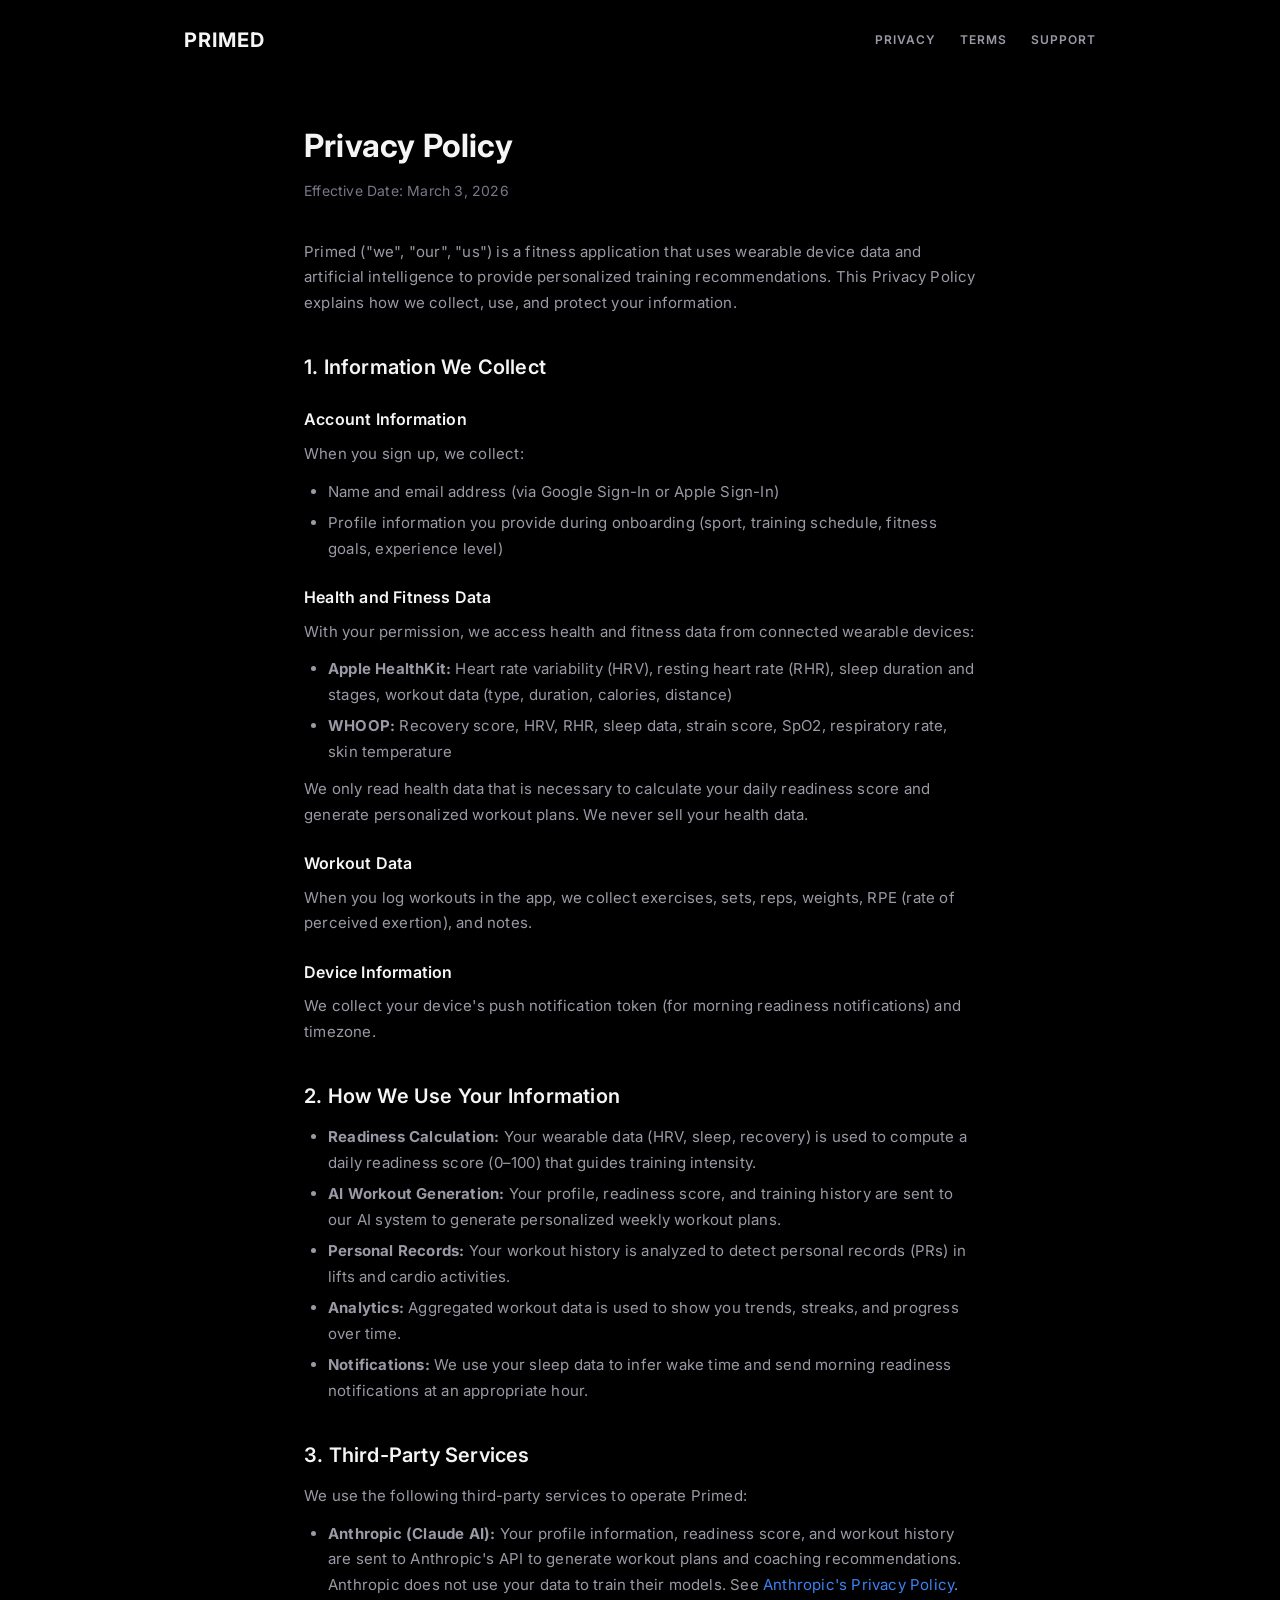
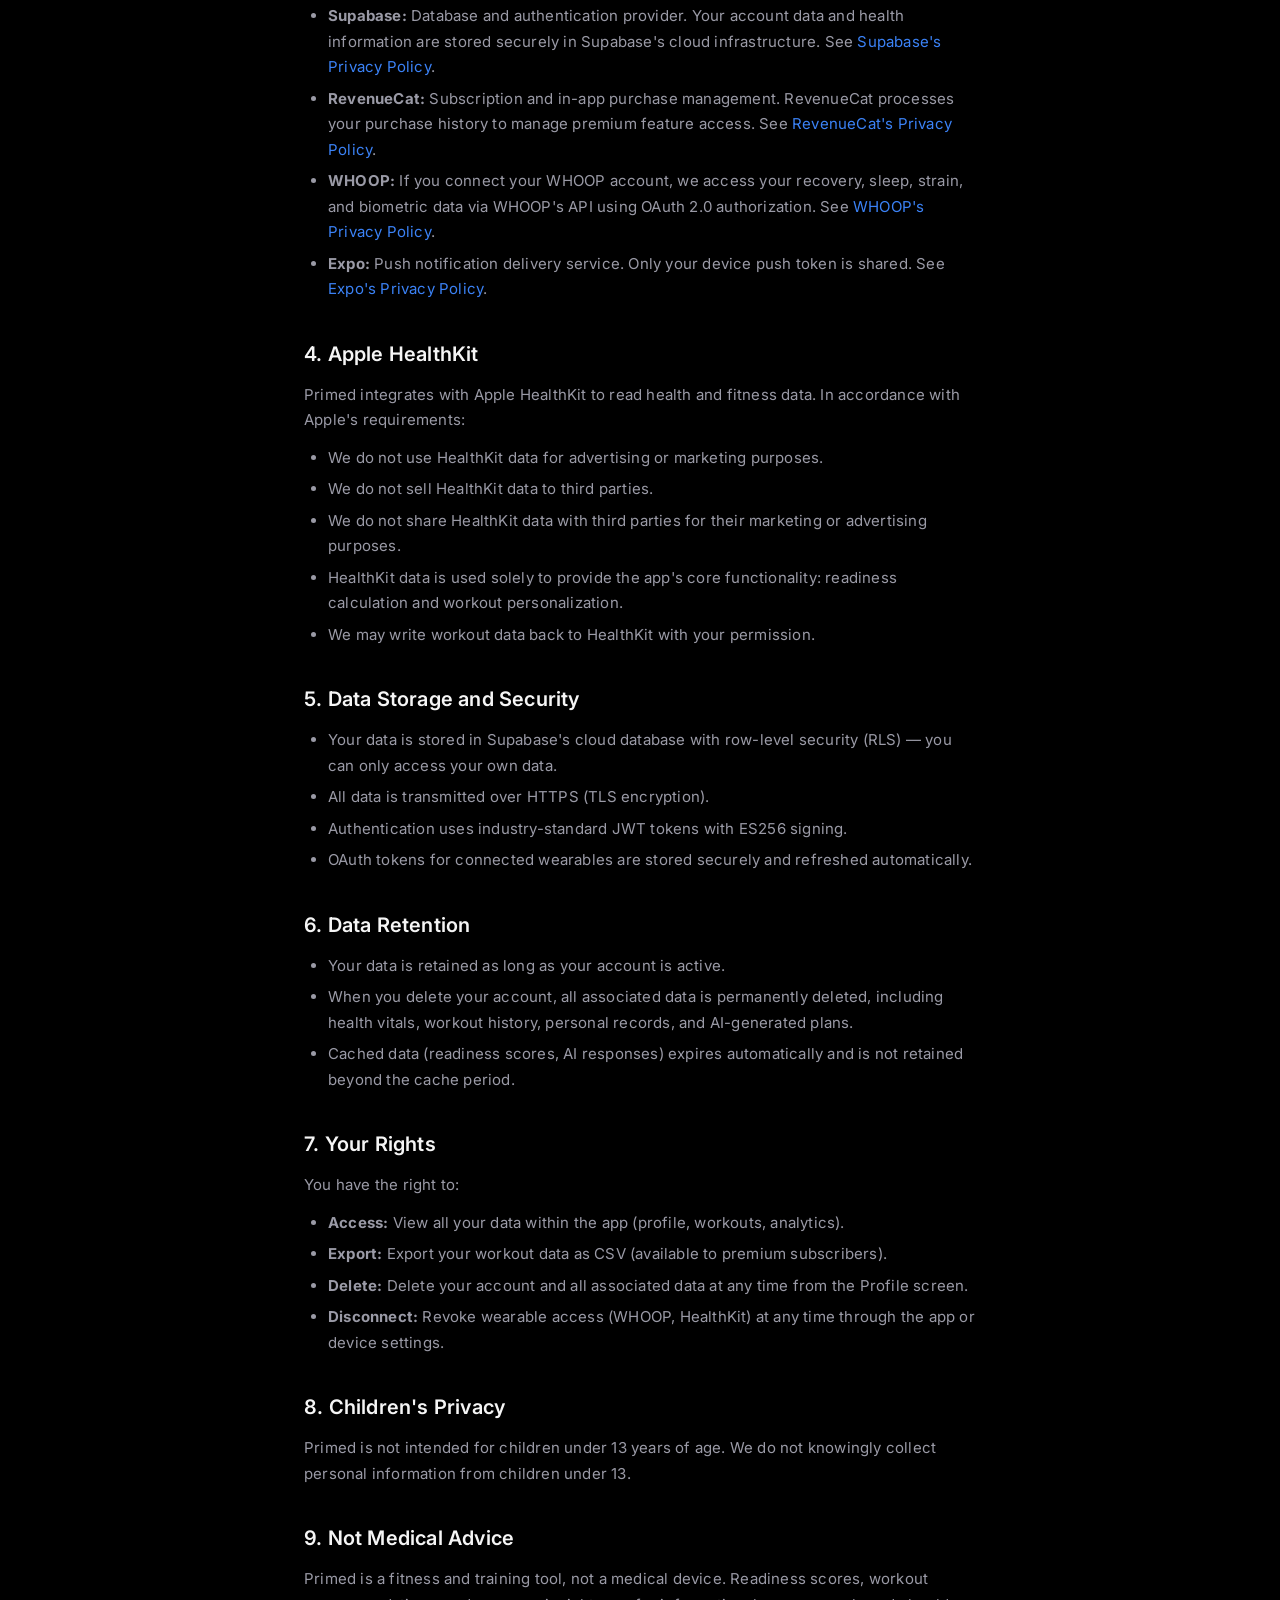
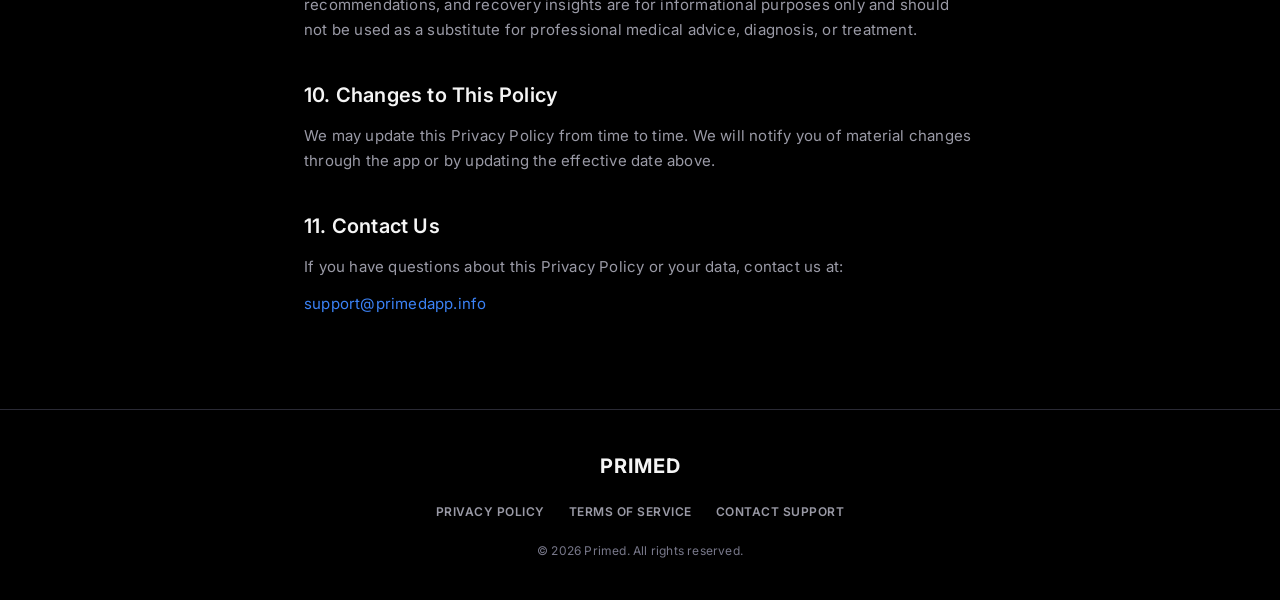
==== privacy.html @ 781d5c78 "Primed website" ====
<!DOCTYPE html>
<html lang="en">
<head>
  <meta charset="UTF-8">
  <meta name="viewport" content="width=device-width, initial-scale=1.0">
  <title>Privacy Policy — Primed</title>
  <link rel="stylesheet" href="style.css">
  <link rel="icon" type="image/png" sizes="32x32" href="favicon-32x32.png">
  <link rel="icon" type="image/png" sizes="16x16" href="favicon-16x16.png">
  <link rel="apple-touch-icon" sizes="180x180" href="apple-touch-icon.png">
</head>
<body>
  <header>
    <nav>
      <a href="/" class="logo">Primed</a>
      <div class="nav-links">
        <a href="/privacy.html">Privacy</a>
        <a href="/terms.html">Terms</a>
        <a href="mailto:support@primedapp.info">Support</a>
      </div>
    </nav>
  </header>

  <main class="legal">
    <h1>Privacy Policy</h1>
    <p class="effective-date">Effective Date: March 3, 2026</p>

    <p>Primed ("we", "our", "us") is a fitness application that uses wearable device data and artificial intelligence to provide personalized training recommendations. This Privacy Policy explains how we collect, use, and protect your information.</p>

    <h2>1. Information We Collect</h2>

    <h3>Account Information</h3>
    <p>When you sign up, we collect:</p>
    <ul>
      <li>Name and email address (via Google Sign-In or Apple Sign-In)</li>
      <li>Profile information you provide during onboarding (sport, training schedule, fitness goals, experience level)</li>
    </ul>

    <h3>Health and Fitness Data</h3>
    <p>With your permission, we access health and fitness data from connected wearable devices:</p>
    <ul>
      <li><strong>Apple HealthKit:</strong> Heart rate variability (HRV), resting heart rate (RHR), sleep duration and stages, workout data (type, duration, calories, distance)</li>
      <li><strong>WHOOP:</strong> Recovery score, HRV, RHR, sleep data, strain score, SpO2, respiratory rate, skin temperature</li>
    </ul>
    <p>We only read health data that is necessary to calculate your daily readiness score and generate personalized workout plans. We never sell your health data.</p>

    <h3>Workout Data</h3>
    <p>When you log workouts in the app, we collect exercises, sets, reps, weights, RPE (rate of perceived exertion), and notes.</p>

    <h3>Device Information</h3>
    <p>We collect your device's push notification token (for morning readiness notifications) and timezone.</p>

    <h2>2. How We Use Your Information</h2>
    <ul>
      <li><strong>Readiness Calculation:</strong> Your wearable data (HRV, sleep, recovery) is used to compute a daily readiness score (0–100) that guides training intensity.</li>
      <li><strong>AI Workout Generation:</strong> Your profile, readiness score, and training history are sent to our AI system to generate personalized weekly workout plans.</li>
      <li><strong>Personal Records:</strong> Your workout history is analyzed to detect personal records (PRs) in lifts and cardio activities.</li>
      <li><strong>Analytics:</strong> Aggregated workout data is used to show you trends, streaks, and progress over time.</li>
      <li><strong>Notifications:</strong> We use your sleep data to infer wake time and send morning readiness notifications at an appropriate hour.</li>
    </ul>

    <h2>3. Third-Party Services</h2>
    <p>We use the following third-party services to operate Primed:</p>
    <ul>
      <li><strong>Anthropic (Claude AI):</strong> Your profile information, readiness score, and workout history are sent to Anthropic's API to generate workout plans and coaching recommendations. Anthropic does not use your data to train their models. See <a href="https://www.anthropic.com/privacy">Anthropic's Privacy Policy</a>.</li>
      <li><strong>Supabase:</strong> Database and authentication provider. Your account data and health information are stored securely in Supabase's cloud infrastructure. See <a href="https://supabase.com/privacy">Supabase's Privacy Policy</a>.</li>
      <li><strong>RevenueCat:</strong> Subscription and in-app purchase management. RevenueCat processes your purchase history to manage premium feature access. See <a href="https://www.revenuecat.com/privacy">RevenueCat's Privacy Policy</a>.</li>
      <li><strong>WHOOP:</strong> If you connect your WHOOP account, we access your recovery, sleep, strain, and biometric data via WHOOP's API using OAuth 2.0 authorization. See <a href="https://www.whoop.com/privacy">WHOOP's Privacy Policy</a>.</li>
      <li><strong>Expo:</strong> Push notification delivery service. Only your device push token is shared. See <a href="https://expo.dev/privacy">Expo's Privacy Policy</a>.</li>
    </ul>

    <h2>4. Apple HealthKit</h2>
    <p>Primed integrates with Apple HealthKit to read health and fitness data. In accordance with Apple's requirements:</p>
    <ul>
      <li>We do not use HealthKit data for advertising or marketing purposes.</li>
      <li>We do not sell HealthKit data to third parties.</li>
      <li>We do not share HealthKit data with third parties for their marketing or advertising purposes.</li>
      <li>HealthKit data is used solely to provide the app's core functionality: readiness calculation and workout personalization.</li>
      <li>We may write workout data back to HealthKit with your permission.</li>
    </ul>

    <h2>5. Data Storage and Security</h2>
    <ul>
      <li>Your data is stored in Supabase's cloud database with row-level security (RLS) — you can only access your own data.</li>
      <li>All data is transmitted over HTTPS (TLS encryption).</li>
      <li>Authentication uses industry-standard JWT tokens with ES256 signing.</li>
      <li>OAuth tokens for connected wearables are stored securely and refreshed automatically.</li>
    </ul>

    <h2>6. Data Retention</h2>
    <ul>
      <li>Your data is retained as long as your account is active.</li>
      <li>When you delete your account, all associated data is permanently deleted, including health vitals, workout history, personal records, and AI-generated plans.</li>
      <li>Cached data (readiness scores, AI responses) expires automatically and is not retained beyond the cache period.</li>
    </ul>

    <h2>7. Your Rights</h2>
    <p>You have the right to:</p>
    <ul>
      <li><strong>Access:</strong> View all your data within the app (profile, workouts, analytics).</li>
      <li><strong>Export:</strong> Export your workout data as CSV (available to premium subscribers).</li>
      <li><strong>Delete:</strong> Delete your account and all associated data at any time from the Profile screen.</li>
      <li><strong>Disconnect:</strong> Revoke wearable access (WHOOP, HealthKit) at any time through the app or device settings.</li>
    </ul>

    <h2>8. Children's Privacy</h2>
    <p>Primed is not intended for children under 13 years of age. We do not knowingly collect personal information from children under 13.</p>

    <h2>9. Not Medical Advice</h2>
    <p>Primed is a fitness and training tool, not a medical device. Readiness scores, workout recommendations, and recovery insights are for informational purposes only and should not be used as a substitute for professional medical advice, diagnosis, or treatment.</p>

    <h2>10. Changes to This Policy</h2>
    <p>We may update this Privacy Policy from time to time. We will notify you of material changes through the app or by updating the effective date above.</p>

    <h2>11. Contact Us</h2>
    <p>If you have questions about this Privacy Policy or your data, contact us at:</p>
    <p><a href="mailto:support@primedapp.info">support@primedapp.info</a></p>
  </main>

  <footer>
    <div class="footer-content">
      <div class="footer-brand">
        <span class="logo">Primed</span>
      </div>
      <div class="footer-links">
        <a href="/privacy.html">Privacy Policy</a>
        <a href="/terms.html">Terms of Service</a>
        <a href="mailto:support@primedapp.info">Contact Support</a>
      </div>
      <p class="copyright">&copy; 2026 Primed. All rights reserved.</p>
    </div>
  </footer>
</body>
</html>
---- style.css ----
@import url('https://fonts.googleapis.com/css2?family=Inter:wght@400;600;700&display=swap');

* {
  margin: 0;
  padding: 0;
  box-sizing: border-box;
}

:root {
  --bg: #000000;
  --surface: #0D0D12;
  --surface-light: #1A1A22;
  --border: #2A2A35;
  --text: #F5F5F5;
  --text-secondary: #9A9AA6;
  --text-muted: #78788A;
  --green: #00D26A;
  --green-dim: #0A2A1A;
  --accent: #3B82F6;
  --accent-dim: #1a1a2e;
  --radius-sm: 8px;
  --radius-md: 12px;
  --radius-lg: 16px;
  --radius-xl: 20px;
}

html {
  scroll-behavior: smooth;
}

body {
  font-family: 'Inter', -apple-system, BlinkMacSystemFont, sans-serif;
  background: var(--bg);
  color: var(--text);
  line-height: 1.6;
  letter-spacing: 0.2px;
  -webkit-font-smoothing: antialiased;
}

/* Nav */
nav {
  display: flex;
  justify-content: space-between;
  align-items: center;
  max-width: 960px;
  margin: 0 auto;
  padding: 24px 24px;
}

.logo {
  font-size: 20px;
  font-weight: 700;
  color: var(--text);
  text-decoration: none;
  letter-spacing: 1px;
  text-transform: uppercase;
}

.nav-links {
  display: flex;
  gap: 24px;
}

.nav-links a {
  color: var(--text-secondary);
  text-decoration: none;
  font-size: 12px;
  font-weight: 600;
  letter-spacing: 1px;
  text-transform: uppercase;
  transition: color 0.2s;
}

.nav-links a:hover {
  color: var(--text);
}

/* Hero */
.hero {
  text-align: center;
  padding: 80px 24px 60px;
  max-width: 640px;
  margin: 0 auto;
}

.hero-badge {
  display: inline-block;
  padding: 6px 16px;
  background: var(--green-dim);
  border: 1px solid var(--green);
  border-radius: 999px;
  font-size: 12px;
  color: var(--green);
  letter-spacing: 2px;
  text-transform: uppercase;
  font-weight: 600;
  margin-bottom: 24px;
}

.hero h1 {
  font-size: 48px;
  font-weight: 700;
  line-height: 1.1;
  margin-bottom: 20px;
  letter-spacing: -1px;
}

.hero-sub {
  font-size: 18px;
  color: var(--text-secondary);
  line-height: 1.6;
  margin-bottom: 36px;
}

.cta-row {
  display: flex;
  justify-content: center;
  gap: 12px;
}

.btn {
  display: inline-block;
  padding: 14px 28px;
  border-radius: var(--radius-md);
  font-family: 'Inter', sans-serif;
  font-size: 13px;
  font-weight: 600;
  letter-spacing: 1px;
  text-transform: uppercase;
  text-decoration: none;
  transition: opacity 0.2s;
}

.btn:hover {
  opacity: 0.85;
}

.btn-primary {
  background: var(--text);
  color: var(--bg);
}

/* Features */
.features {
  display: grid;
  grid-template-columns: repeat(2, 1fr);
  gap: 20px;
  max-width: 720px;
  margin: 0 auto;
  padding: 40px 24px 80px;
}

.feature {
  background: var(--surface);
  border: 1px solid var(--border);
  border-radius: var(--radius-lg);
  padding: 24px;
}

.feature-icon {
  font-size: 28px;
  margin-bottom: 12px;
}

.feature h3 {
  font-size: 14px;
  font-weight: 600;
  margin-bottom: 8px;
  letter-spacing: 0.5px;
  text-transform: uppercase;
}

.feature p {
  font-size: 14px;
  color: var(--text-secondary);
  line-height: 1.5;
}

/* Integrations */
.integrations {
  text-align: center;
  padding: 40px 24px 80px;
}

.integrations h2 {
  font-size: 14px;
  font-weight: 600;
  margin-bottom: 24px;
  letter-spacing: 2px;
  text-transform: uppercase;
  color: var(--text-secondary);
}

.integration-logos {
  display: flex;
  justify-content: center;
  gap: 32px;
  flex-wrap: wrap;
}

.integration, .coming-soon {
  font-size: 16px;
  font-weight: 600;
}

.coming-soon {
  color: var(--text-muted);
}

.coming-soon small {
  font-weight: 400;
  font-size: 12px;
}

/* About */
.about {
  padding: 60px 24px 80px;
  border-top: 1px solid var(--border);
}

.about-content {
  max-width: 600px;
  margin: 0 auto;
}

.about h2 {
  font-size: 14px;
  font-weight: 600;
  letter-spacing: 2px;
  text-transform: uppercase;
  color: var(--text-secondary);
  margin-bottom: 24px;
  text-align: center;
}

.about-text p {
  color: var(--text-secondary);
  font-size: 15px;
  line-height: 1.7;
  margin-bottom: 16px;
}

.about-text strong {
  color: var(--text);
}

/* Footer */
footer {
  border-top: 1px solid var(--border);
  padding: 40px 24px;
}

.footer-content {
  max-width: 960px;
  margin: 0 auto;
  text-align: center;
}

.footer-brand {
  margin-bottom: 20px;
}

.footer-tagline {
  color: var(--text-muted);
  font-size: 14px;
  margin-top: 4px;
}

.footer-links {
  display: flex;
  justify-content: center;
  gap: 24px;
  margin-bottom: 20px;
}

.footer-links a {
  color: var(--text-secondary);
  text-decoration: none;
  font-size: 12px;
  font-weight: 600;
  letter-spacing: 0.5px;
  text-transform: uppercase;
  transition: color 0.2s;
}

.footer-links a:hover {
  color: var(--text);
}

.copyright {
  color: var(--text-muted);
  font-size: 12px;
}

/* Legal pages */
.legal {
  max-width: 720px;
  margin: 0 auto;
  padding: 40px 24px 80px;
}

.legal h1 {
  font-size: 32px;
  font-weight: 700;
  margin-bottom: 8px;
}

.legal .effective-date {
  color: var(--text-muted);
  font-size: 14px;
  margin-bottom: 36px;
}

.legal h2 {
  font-size: 20px;
  font-weight: 600;
  margin-top: 36px;
  margin-bottom: 12px;
}

.legal h3 {
  font-size: 16px;
  font-weight: 600;
  margin-top: 24px;
  margin-bottom: 8px;
}

.legal p, .legal li {
  color: var(--text-secondary);
  font-size: 15px;
  line-height: 1.7;
  margin-bottom: 12px;
}

.legal ul, .legal ol {
  padding-left: 24px;
  margin-bottom: 12px;
}

.legal li {
  margin-bottom: 6px;
}

.legal a {
  color: var(--accent);
  text-decoration: none;
}

.legal a:hover {
  text-decoration: underline;
}

/* Responsive */
@media (max-width: 600px) {
  .hero h1 {
    font-size: 32px;
  }

  .hero-sub {
    font-size: 16px;
  }

  .features {
    grid-template-columns: 1fr;
  }

  .integration-logos {
    flex-direction: column;
    gap: 16px;
  }
}
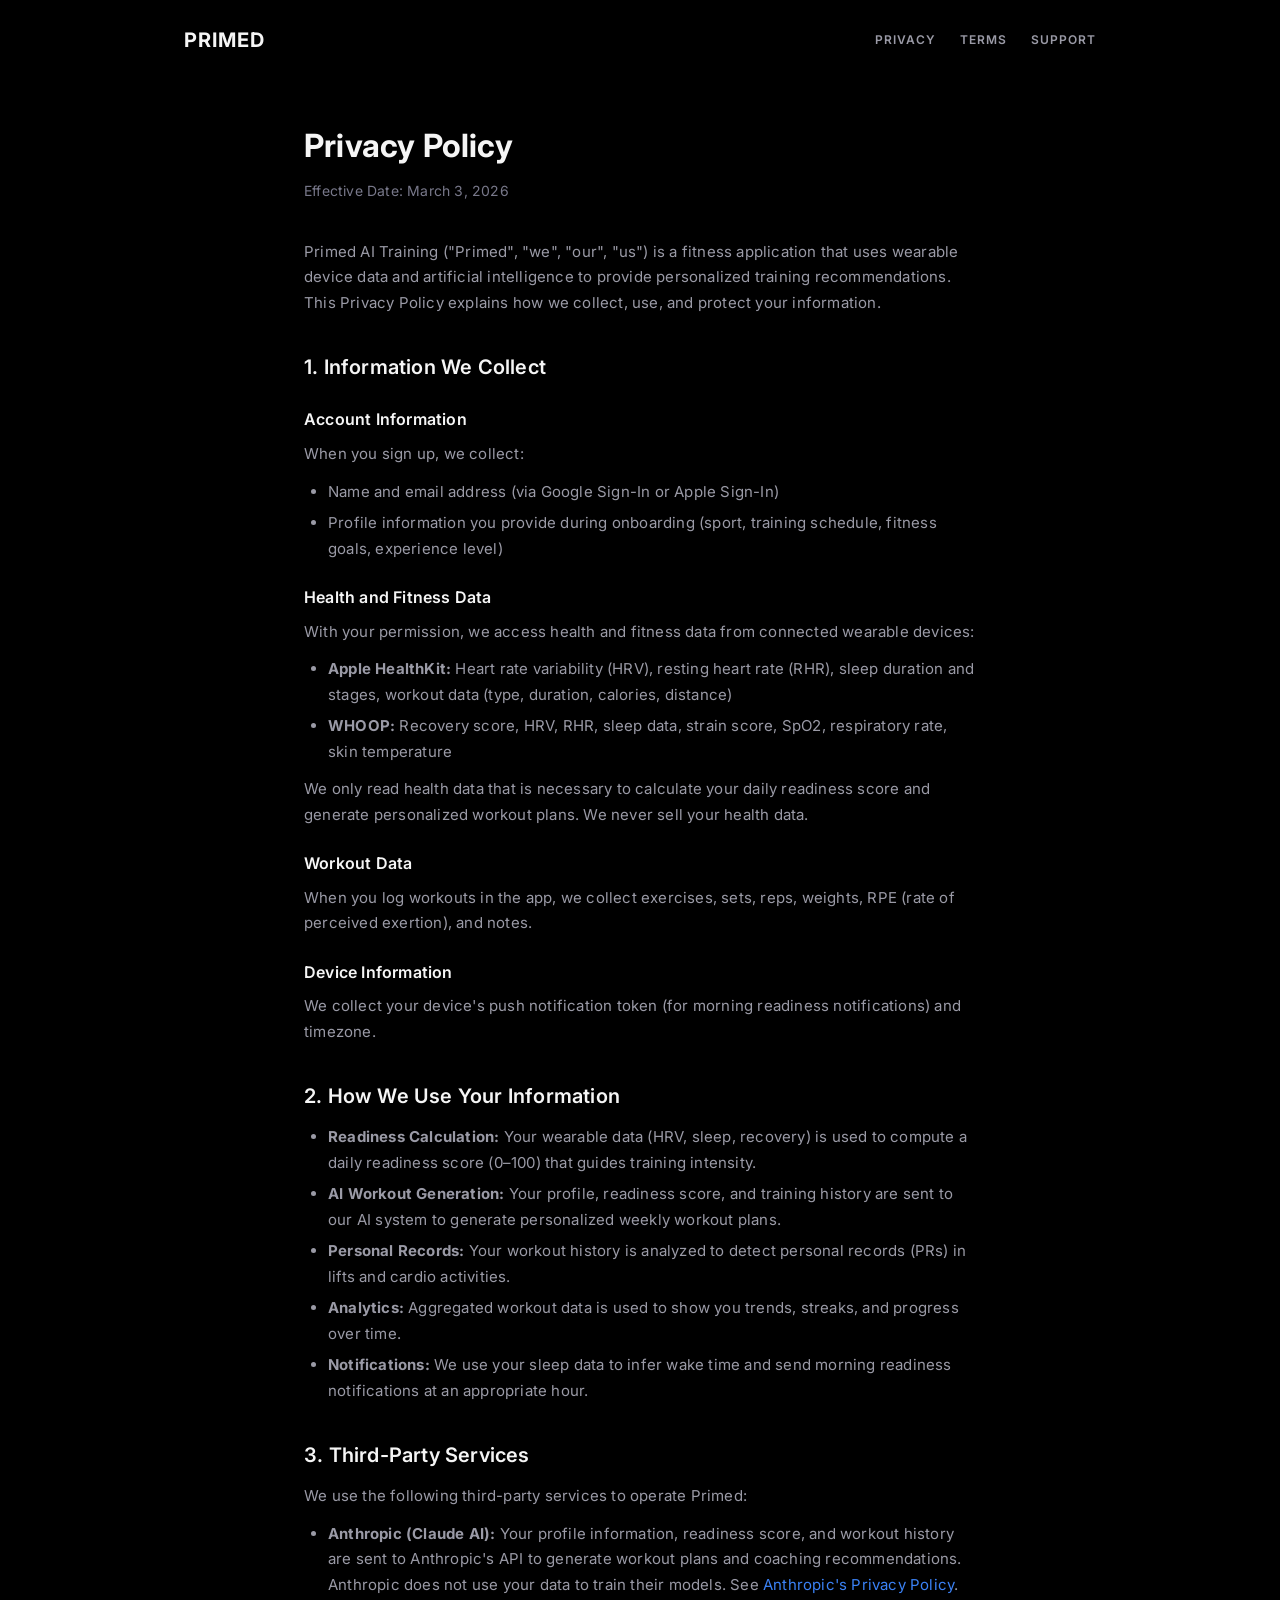
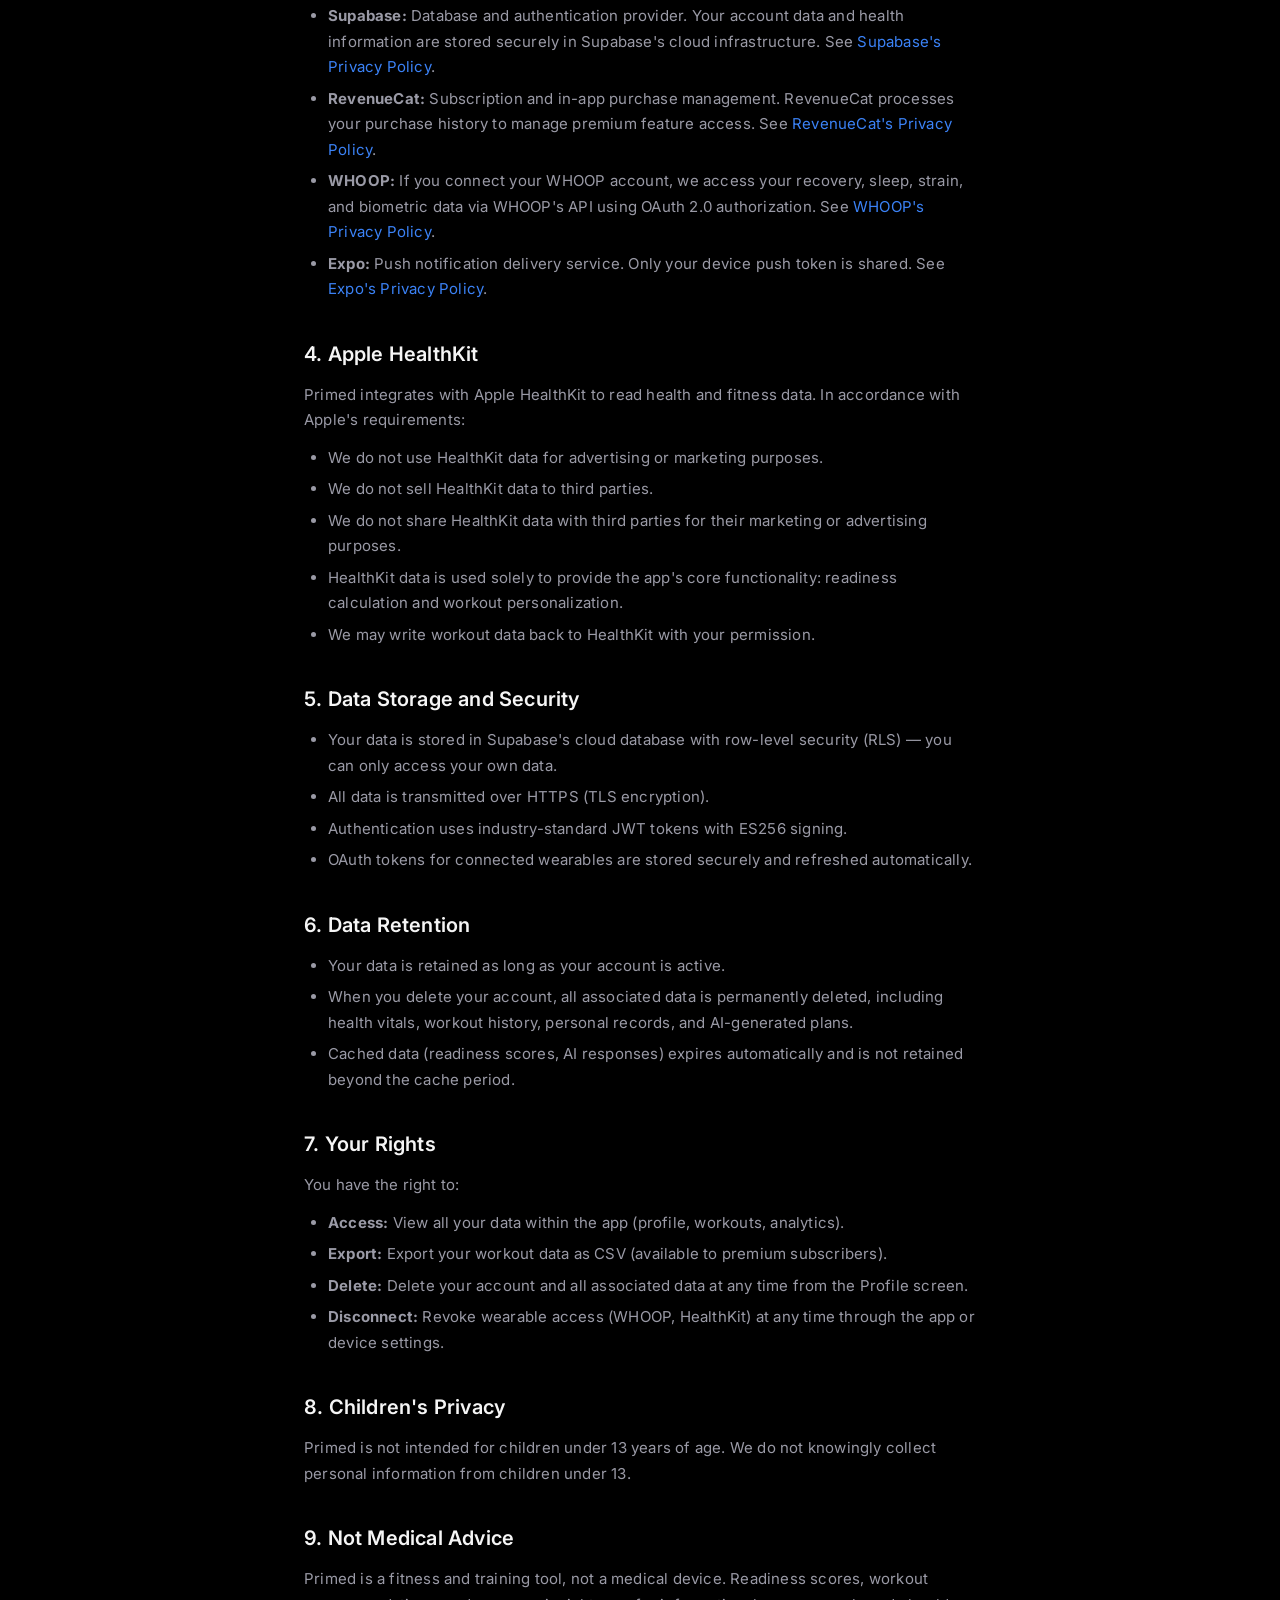
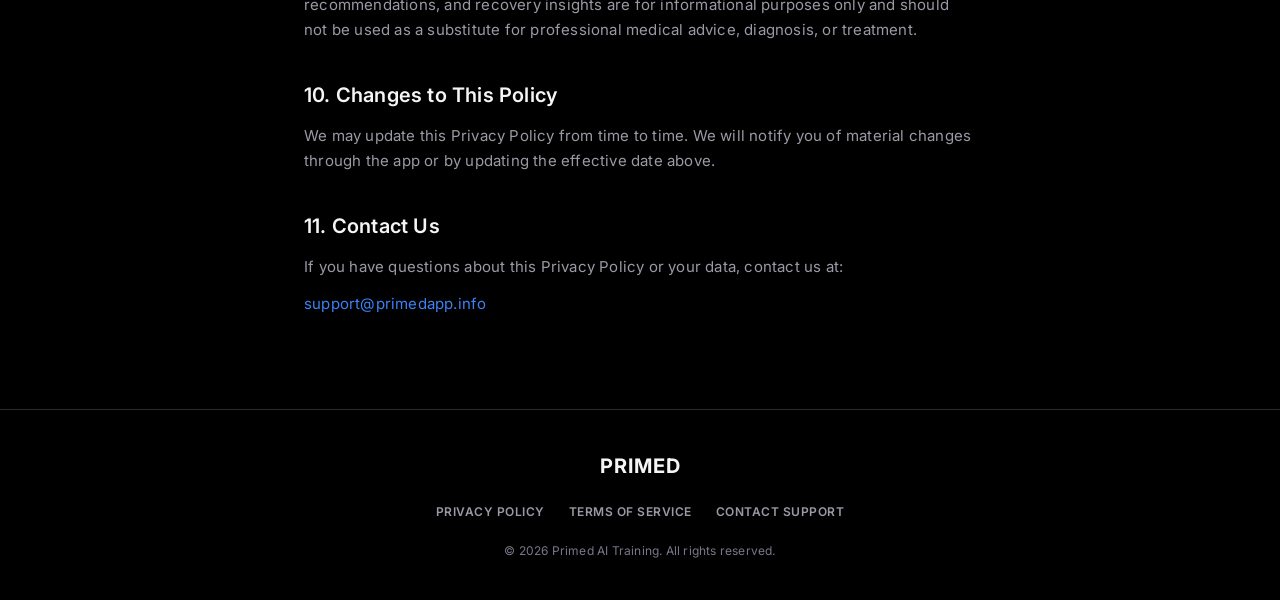
==== commit 9289daae: "Update legal name to Primed AI Training in privacy, terms, and footer" ====
--- a/privacy.html
+++ b/privacy.html
@@ -25,7 +25,7 @@
     <h1>Privacy Policy</h1>
     <p class="effective-date">Effective Date: March 3, 2026</p>
 
-    <p>Primed ("we", "our", "us") is a fitness application that uses wearable device data and artificial intelligence to provide personalized training recommendations. This Privacy Policy explains how we collect, use, and protect your information.</p>
+    <p>Primed AI Training ("Primed", "we", "our", "us") is a fitness application that uses wearable device data and artificial intelligence to provide personalized training recommendations. This Privacy Policy explains how we collect, use, and protect your information.</p>
 
     <h2>1. Information We Collect</h2>
 
@@ -127,7 +127,7 @@
         <a href="/terms.html">Terms of Service</a>
         <a href="mailto:support@primedapp.info">Contact Support</a>
       </div>
-      <p class="copyright">&copy; 2026 Primed. All rights reserved.</p>
+      <p class="copyright">&copy; 2026 Primed AI Training. All rights reserved.</p>
     </div>
   </footer>
 </body>
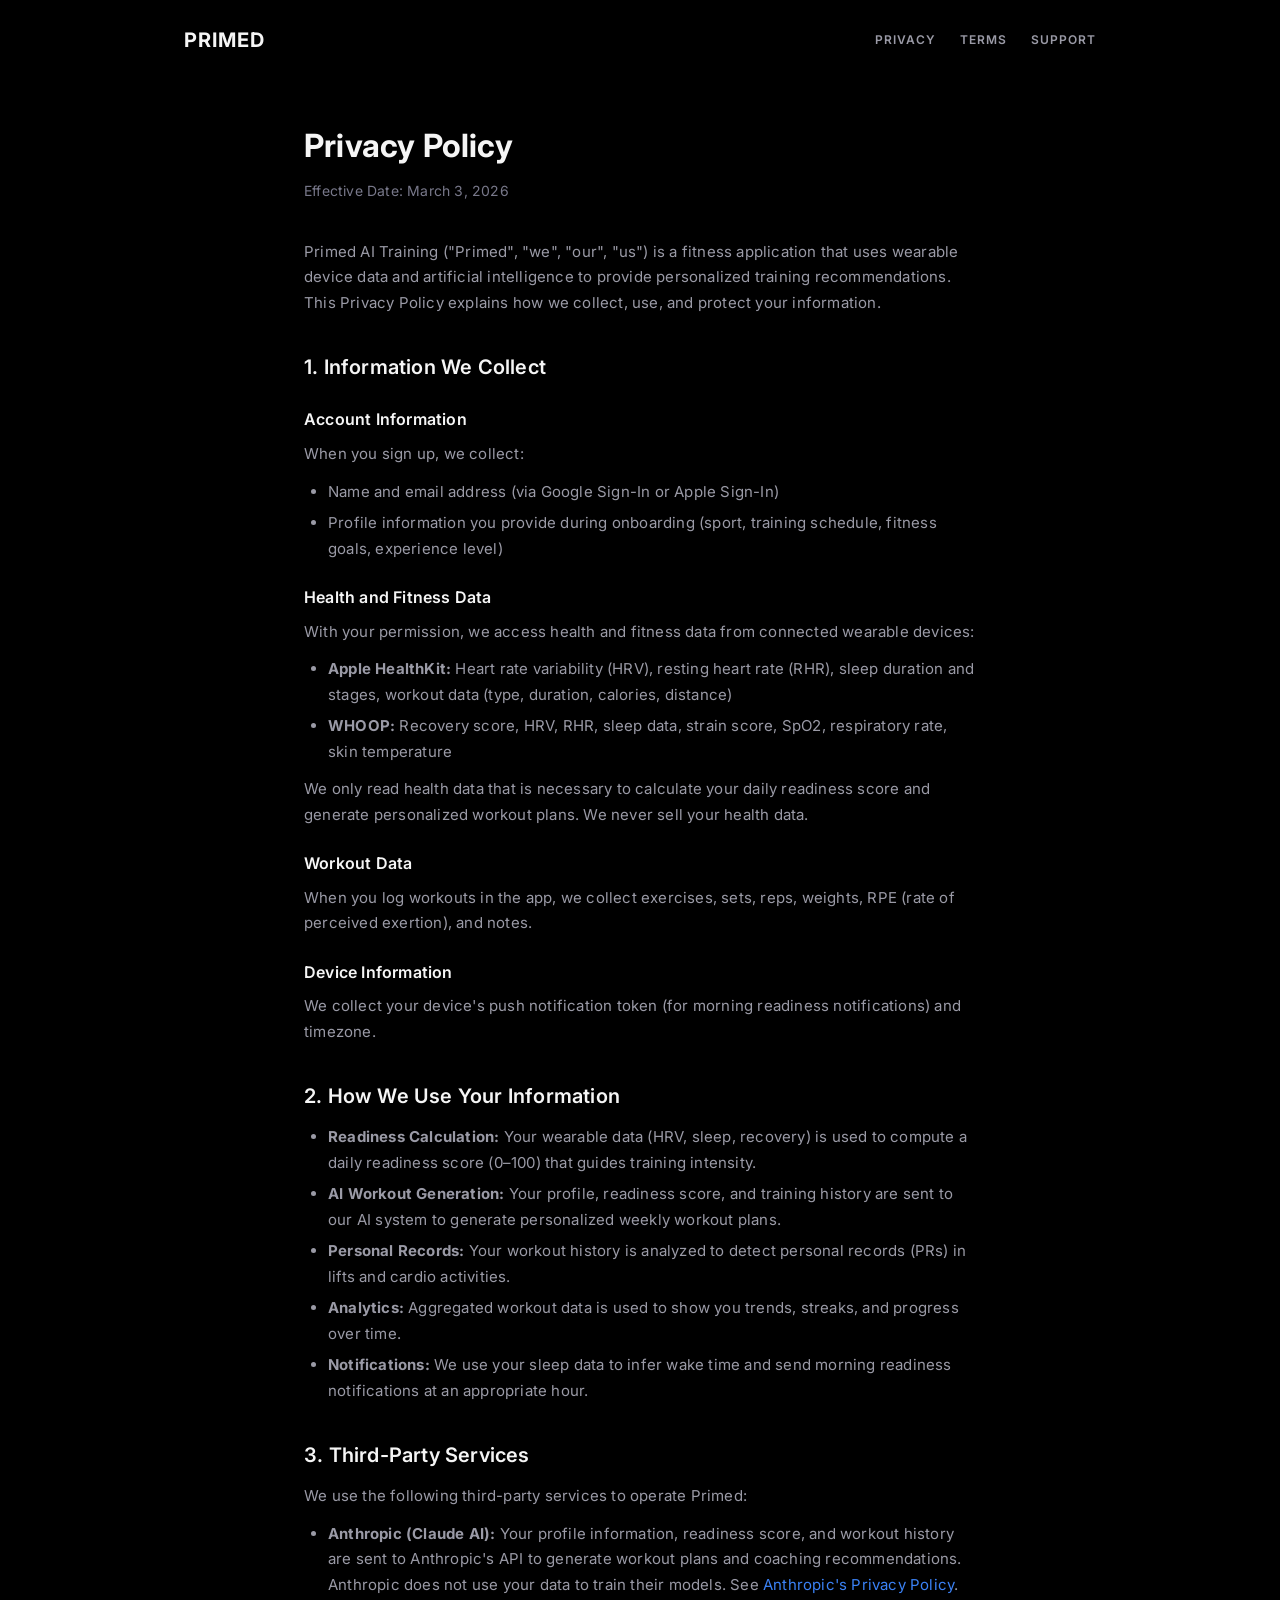
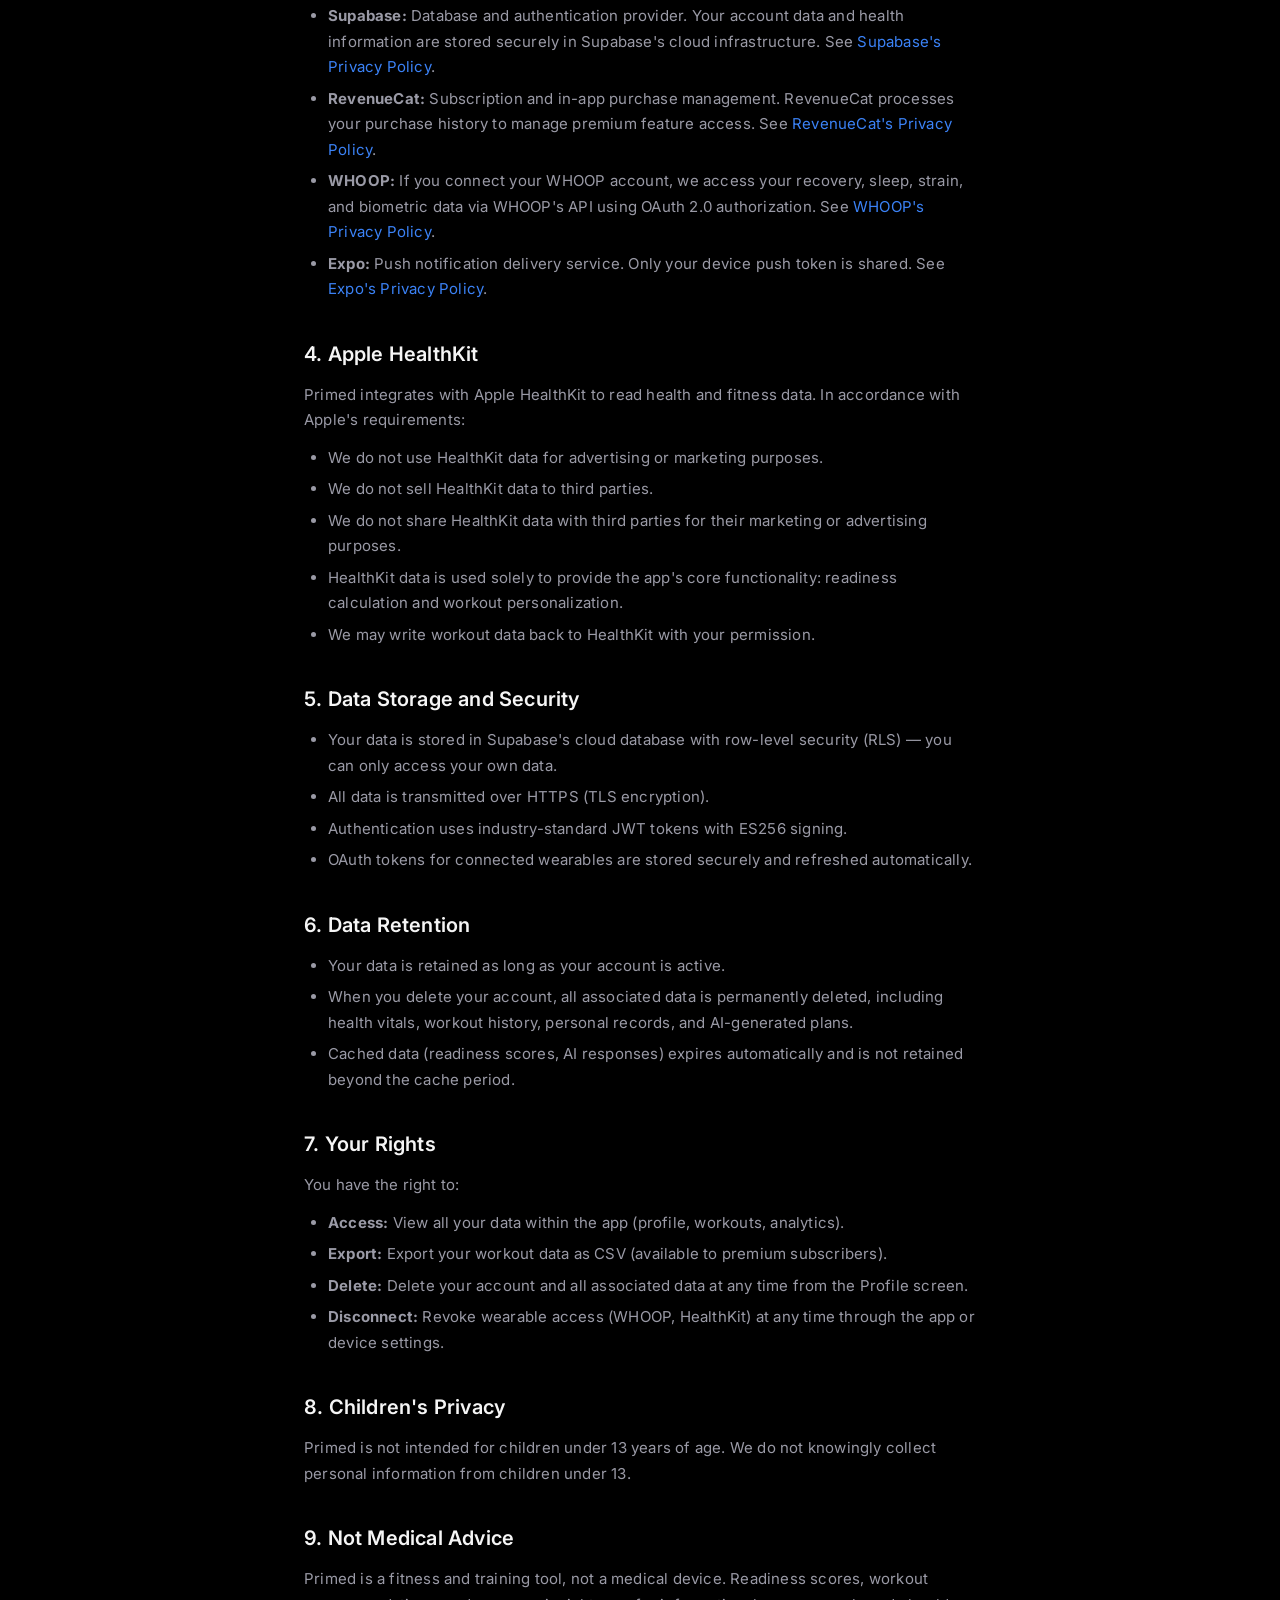
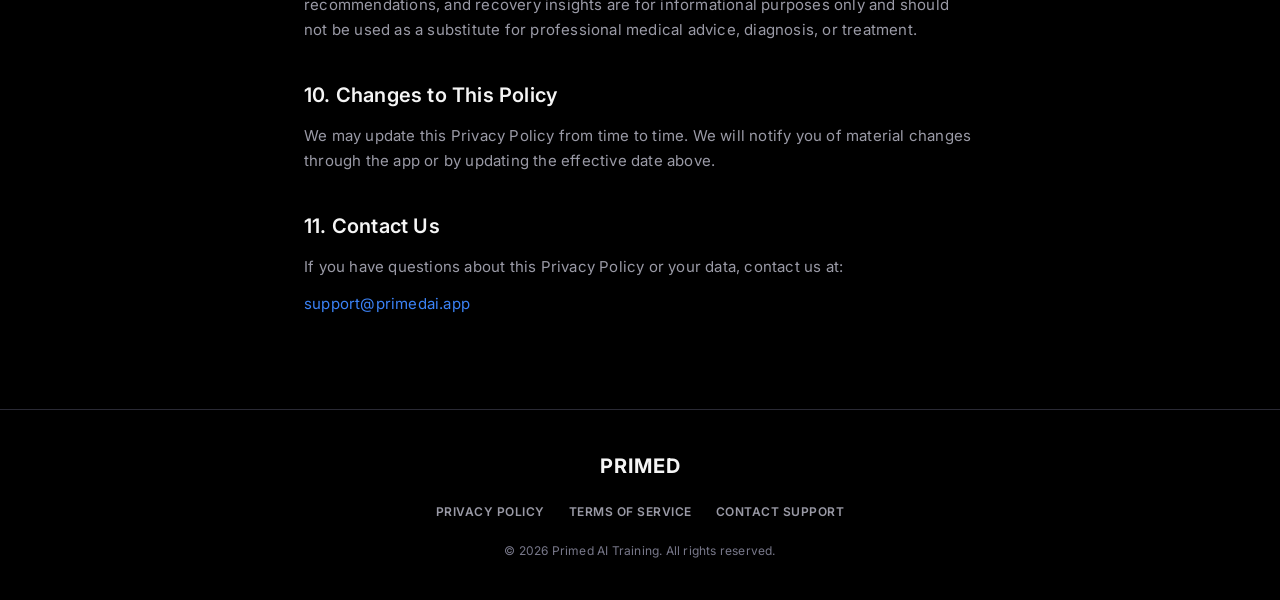
==== commit b4ef6881: "Update support email to support@primedai.app Co-Authored-By: Claude Opus 4.6 <noreply@anthropic.com>" ====
--- a/privacy.html
+++ b/privacy.html
@@ -16,7 +16,7 @@
       <div class="nav-links">
         <a href="/privacy.html">Privacy</a>
         <a href="/terms.html">Terms</a>
-        <a href="mailto:support@primedapp.info">Support</a>
+        <a href="mailto:support@primedai.app">Support</a>
       </div>
     </nav>
   </header>
@@ -114,7 +114,7 @@
 
     <h2>11. Contact Us</h2>
     <p>If you have questions about this Privacy Policy or your data, contact us at:</p>
-    <p><a href="mailto:support@primedapp.info">support@primedapp.info</a></p>
+    <p><a href="mailto:support@primedai.app">support@primedai.app</a></p>
   </main>
 
   <footer>
@@ -125,7 +125,7 @@
       <div class="footer-links">
         <a href="/privacy.html">Privacy Policy</a>
         <a href="/terms.html">Terms of Service</a>
-        <a href="mailto:support@primedapp.info">Contact Support</a>
+        <a href="mailto:support@primedai.app">Contact Support</a>
       </div>
       <p class="copyright">&copy; 2026 Primed AI Training. All rights reserved.</p>
     </div>
